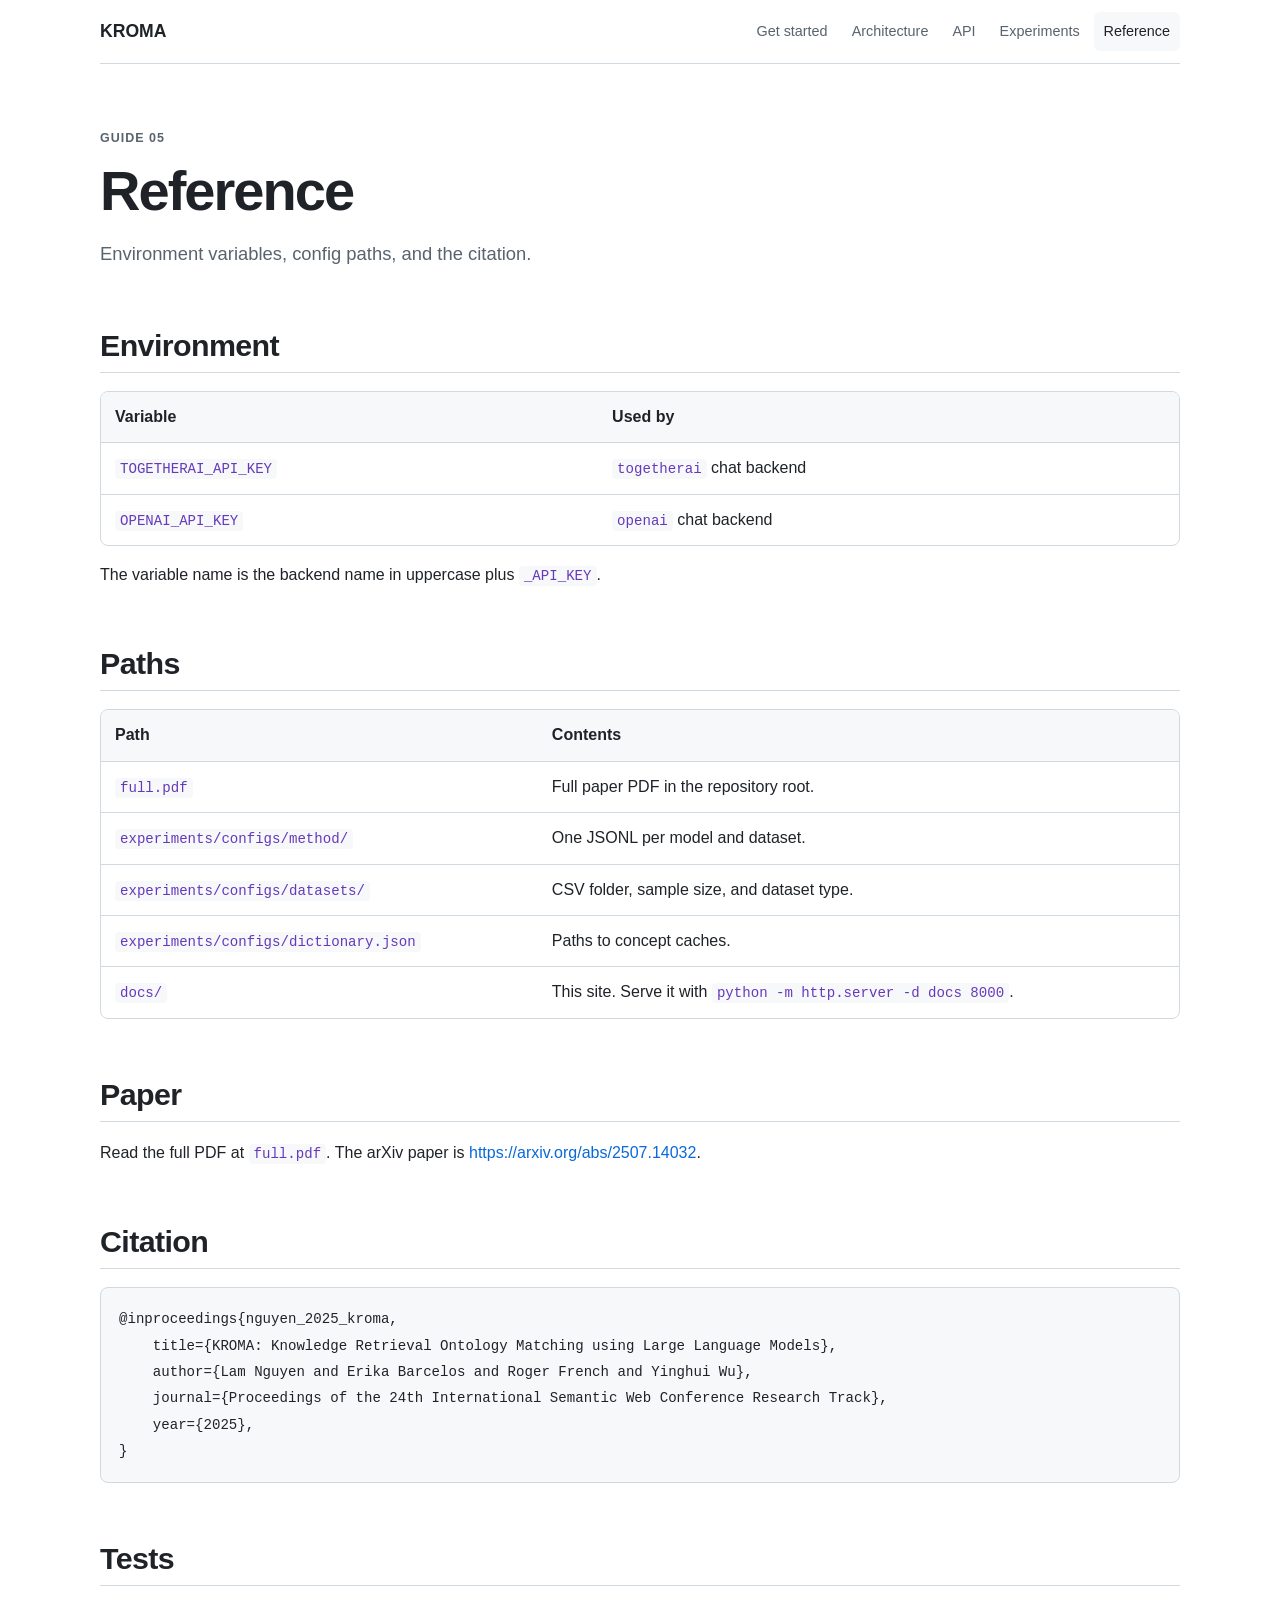
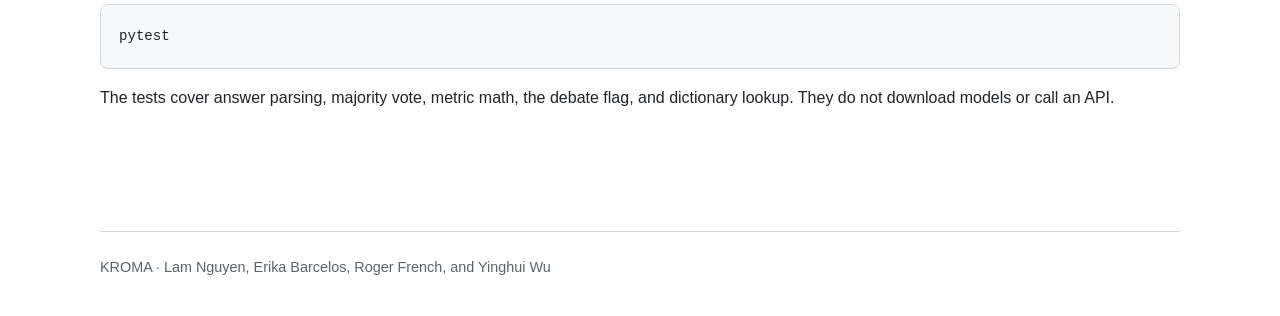
==== docs/reference.html @ 71599d8a "Package KROMA so the matcher installs, runs from a CLI, and documents the paper. Co-authored-by: Cur" ====
<!doctype html>
<html lang="en">
<head>
  <meta charset="utf-8">
  <meta name="viewport" content="width=device-width, initial-scale=1">
  <title>Reference · KROMA</title>
  <link rel="stylesheet" href="styles.css">
</head>
<body>
  <header>
    <a href="index.html"><strong>KROMA</strong></a>
    <nav>
      <a href="getting-started.html">Get started</a>
      <a href="architecture.html">Architecture</a>
      <a href="api.html">API</a>
      <a href="experiments.html">Experiments</a>
      <a class="active" href="reference.html">Reference</a>
    </nav>
  </header>
  <main>
    <p class="eyebrow">Guide 05</p>
    <h1>Reference</h1>
    <p class="lede">Environment variables, config paths, and the citation.</p>

    <h2>Environment</h2>
    <table>
      <tr><th>Variable</th><th>Used by</th></tr>
      <tr><td><code>TOGETHERAI_API_KEY</code></td><td><code>togetherai</code> chat backend</td></tr>
      <tr><td><code>OPENAI_API_KEY</code></td><td><code>openai</code> chat backend</td></tr>
    </table>
    <p>The variable name is the backend name in uppercase plus <code>_API_KEY</code>.</p>

    <h2>Paths</h2>
    <table>
      <tr><th>Path</th><th>Contents</th></tr>
      <tr><td><code>full.pdf</code></td><td>Full paper PDF in the repository root.</td></tr>
      <tr><td><code>experiments/configs/method/</code></td><td>One JSONL per model and dataset.</td></tr>
      <tr><td><code>experiments/configs/datasets/</code></td><td>CSV folder, sample size, and dataset type.</td></tr>
      <tr><td><code>experiments/configs/dictionary.json</code></td><td>Paths to concept caches.</td></tr>
      <tr><td><code>docs/</code></td><td>This site. Serve it with <code>python -m http.server -d docs 8000</code>.</td></tr>
    </table>

    <h2>Paper</h2>
    <p>Read the full PDF at <a href="https://github.com/lamng3/kroma/blob/main/full.pdf"><code>full.pdf</code></a>. The arXiv paper is <a href="https://arxiv.org/abs/2507.14032">https://arxiv.org/abs/2507.14032</a>.</p>

    <h2>Citation</h2>
    <pre><code>@inproceedings{nguyen_2025_kroma,
    title={KROMA: Knowledge Retrieval Ontology Matching using Large Language Models},
    author={Lam Nguyen and Erika Barcelos and Roger French and Yinghui Wu},
    journal={Proceedings of the 24th International Semantic Web Conference Research Track},
    year={2025},
}</code></pre>

    <h2>Tests</h2>
    <pre><code>pytest</code></pre>
    <p>The tests cover answer parsing, majority vote, metric math, the debate flag, and dictionary lookup. They do not download models or call an API.</p>
  </main>
  <footer>KROMA · Lam Nguyen, Erika Barcelos, Roger French, and Yinghui Wu</footer>
</body>
</html>
---- docs/styles.css ----
:root {
  color-scheme: light;
  --text: #1f2328;
  --muted: #59636e;
  --background: #ffffff;
  --surface: #f6f8fa;
  --border: #d1d9e0;
  --accent: #0969da;
  --accent-dark: #0550ae;
}

* {
  box-sizing: border-box;
}

html {
  scroll-behavior: smooth;
}

body {
  margin: 0;
  color: var(--text);
  background: var(--background);
  font: 16px/1.65 -apple-system, BlinkMacSystemFont, "Segoe UI", Helvetica, Arial, sans-serif;
}

header,
main,
footer {
  width: min(1080px, calc(100% - 40px));
  margin-inline: auto;
}

header {
  position: sticky;
  top: 0;
  z-index: 10;
  display: flex;
  align-items: center;
  justify-content: space-between;
  min-height: 64px;
  gap: 24px;
  border-bottom: 1px solid var(--border);
  background: rgba(255, 255, 255, 0.96);
}

header > a:first-child,
header > strong {
  color: var(--text);
  font-size: 1.1rem;
  font-weight: 650;
}

nav {
  display: flex;
  flex-wrap: wrap;
  gap: 4px;
}

nav a {
  padding: 8px 10px;
  color: var(--muted);
  border-radius: 6px;
  font-size: 0.9rem;
}

nav a:hover,
nav a.active {
  color: var(--text);
  background: var(--surface);
}

a {
  color: var(--accent);
  text-decoration: none;
}

a:hover {
  color: var(--accent-dark);
  text-decoration: underline;
}

a:focus-visible {
  outline: 2px solid var(--accent);
  outline-offset: 2px;
}

main {
  min-height: calc(100vh - 180px);
  padding: 64px 0;
}

.hero {
  padding-top: 72px;
}

.hero-layout {
  display: grid;
  grid-template-columns: minmax(0, 1.2fr) minmax(320px, 0.8fr);
  align-items: center;
  gap: 56px;
}

.eyebrow {
  margin: 0 0 12px;
  color: var(--muted);
  font-size: 0.78rem;
  font-weight: 650;
  letter-spacing: 0.08em;
  text-transform: uppercase;
}

h1 {
  max-width: 820px;
  margin: 0 0 18px;
  color: var(--text);
  font-size: clamp(2.4rem, 6vw, 4.2rem);
  font-weight: 650;
  line-height: 1.08;
  letter-spacing: -0.035em;
}

main:not(.hero) h1 {
  font-size: clamp(2.3rem, 5vw, 3.5rem);
}

h2 {
  margin: 56px 0 18px;
  padding-bottom: 8px;
  border-bottom: 1px solid var(--border);
  font-size: clamp(1.45rem, 3vw, 1.9rem);
  font-weight: 600;
  line-height: 1.25;
  letter-spacing: -0.02em;
}

h3 {
  margin: 0 0 8px;
  font-size: 1.05rem;
  line-height: 1.35;
}

p,
li {
  color: var(--text);
}

.lede {
  max-width: 720px;
  margin-bottom: 24px;
  color: var(--muted);
  font-size: 1.15rem;
}

.actions {
  display: flex;
  flex-wrap: wrap;
  gap: 10px;
  margin-top: 26px;
}

.button {
  display: inline-flex;
  align-items: center;
  min-height: 40px;
  padding: 0 16px;
  color: #ffffff;
  border: 1px solid var(--accent);
  border-radius: 6px;
  background: var(--accent);
  font-weight: 600;
}

.button:hover {
  color: #ffffff;
  background: var(--accent-dark);
  text-decoration: none;
}

.button.secondary {
  color: var(--text);
  border-color: var(--border);
  background: var(--background);
}

.button.secondary:hover {
  color: var(--text);
  background: var(--surface);
}

.terminal {
  border: 1px solid var(--border);
  border-radius: 8px;
  background: var(--surface);
  overflow: hidden;
}

.terminal::before {
  display: block;
  padding: 9px 14px;
  color: var(--muted);
  border-bottom: 1px solid var(--border);
  content: "Quick start";
  font-size: 0.8rem;
  font-weight: 600;
}

.terminal pre {
  margin: 0;
  border: 0;
  border-radius: 0;
}

.prompt {
  color: #1a7f37;
}

.stats {
  display: grid;
  grid-template-columns: repeat(3, 1fr);
  margin-top: 48px;
  border: 1px solid var(--border);
  border-radius: 8px;
}

.stat {
  padding: 18px;
  text-align: center;
}

.stat + .stat {
  border-left: 1px solid var(--border);
}

.stat strong {
  display: block;
  font-size: 1rem;
}

.stat span {
  color: var(--muted);
  font-size: 0.85rem;
}

.grid,
.flow {
  display: grid;
  grid-template-columns: repeat(auto-fit, minmax(220px, 1fr));
  gap: 14px;
}

.flow {
  grid-template-columns: repeat(4, 1fr);
  counter-reset: flow;
}

.card {
  padding: 20px;
  color: inherit;
  border: 1px solid var(--border);
  border-radius: 8px;
  background: var(--background);
}

a.card:hover {
  color: inherit;
  border-color: #8c959f;
  background: var(--surface);
  text-decoration: none;
}

.card p {
  margin: 0;
  color: var(--muted);
}

.card .number {
  display: block;
  margin-bottom: 18px;
  color: var(--muted);
  font: 600 0.72rem/1 ui-monospace, SFMono-Regular, Consolas, monospace;
  letter-spacing: 0.06em;
}

.flow .card {
  counter-increment: flow;
}

.flow .card::before {
  display: block;
  margin-bottom: 14px;
  color: var(--muted);
  content: counter(flow);
  font: 600 0.8rem/1 ui-monospace, SFMono-Regular, Consolas, monospace;
}

code {
  padding: 2px 5px;
  color: #6639ba;
  background: var(--surface);
  border-radius: 4px;
  font-family: ui-monospace, SFMono-Regular, Consolas, monospace;
  font-size: 0.88em;
}

pre {
  overflow-x: auto;
  padding: 18px;
  color: var(--text);
  border: 1px solid var(--border);
  border-radius: 8px;
  background: var(--surface);
}

pre code {
  padding: 0;
  color: inherit;
  background: transparent;
}

table {
  display: block;
  width: 100%;
  overflow-x: auto;
  border: 1px solid var(--border);
  border-radius: 8px;
  border-spacing: 0;
}

tbody {
  display: table;
  width: 100%;
  border-collapse: collapse;
}

th,
td {
  padding: 12px 14px;
  border-bottom: 1px solid var(--border);
  text-align: left;
  vertical-align: top;
}

tr:last-child th,
tr:last-child td {
  border-bottom: 0;
}

th {
  background: var(--surface);
  font-weight: 600;
}

.note {
  padding: 14px 16px;
  border: 1px solid #b6d4fe;
  border-left: 4px solid var(--accent);
  border-radius: 6px;
  background: #f0f6ff;
}

.api-layout {
  display: grid;
  grid-template-columns: 190px minmax(0, 1fr);
  align-items: start;
  gap: 40px;
  margin-top: 40px;
}

.api-index {
  position: sticky;
  top: 88px;
  padding: 16px;
  border: 1px solid var(--border);
  border-radius: 8px;
  background: var(--surface);
}

.api-index strong {
  display: block;
  margin-bottom: 10px;
  font-size: 0.82rem;
  letter-spacing: 0.04em;
  text-transform: uppercase;
}

.api-index a {
  display: block;
  padding: 5px 8px;
  color: var(--muted);
  border-radius: 5px;
  font-size: 0.9rem;
}

.api-index a:hover {
  color: var(--accent);
  background: var(--background);
  text-decoration: none;
}

.api-content {
  min-width: 0;
}

.api-section {
  scroll-margin-top: 80px;
}

.api-content > .api-section:first-child h2 {
  margin-top: 0;
}

.signature {
  border-left: 4px solid var(--accent);
}

.badge {
  display: inline-block;
  margin: 0 5px 5px 0;
  padding: 2px 8px;
  color: var(--muted);
  border: 1px solid var(--border);
  border-radius: 999px;
  background: var(--surface);
  font-size: 0.78rem;
}

.source-link {
  display: inline-block;
  margin-right: 14px;
  font-size: 0.9rem;
  font-weight: 600;
}

.diagram {
  overflow-x: auto;
  padding: 24px;
  border: 1px solid var(--border);
  border-radius: 8px;
  background: var(--background);
}

.diagram .mermaid {
  display: flex;
  justify-content: center;
  min-width: 720px;
  margin: 0;
  padding: 0;
  border: 0;
  background: transparent;
}

.diagram svg {
  max-width: 100%;
  height: auto;
}

.diagram-caption {
  margin-top: 10px;
  color: var(--muted);
  font-size: 0.9rem;
}

footer {
  margin-top: 40px;
  padding: 24px 0 36px;
  color: var(--muted);
  border-top: 1px solid var(--border);
  font-size: 0.9rem;
}

@media (max-width: 800px) {
  header {
    position: static;
    align-items: flex-start;
  }

  .hero-layout {
    grid-template-columns: 1fr;
    gap: 36px;
  }

  .flow {
    grid-template-columns: 1fr 1fr;
  }

  .api-layout {
    grid-template-columns: 1fr;
    gap: 28px;
  }

  .api-index {
    position: static;
    display: grid;
    grid-template-columns: repeat(2, minmax(0, 1fr));
  }

  .api-index strong {
    grid-column: 1 / -1;
  }
}

.demo-shot {
  display: block;
  width: min(100%, 820px);
  margin-top: 12px;
  border: 1px solid var(--border);
  border-radius: 8px;
}

@media (max-width: 560px) {
  header {
    display: block;
  }

  nav {
    margin-top: 8px;
  }

  nav a {
    padding-left: 0;
    margin-right: 10px;
    background: transparent;
  }

  main {
    padding-top: 44px;
  }

  .stats,
  .flow {
    grid-template-columns: 1fr;
  }

  .stat + .stat {
    border-top: 1px solid var(--border);
    border-left: 0;
  }
}
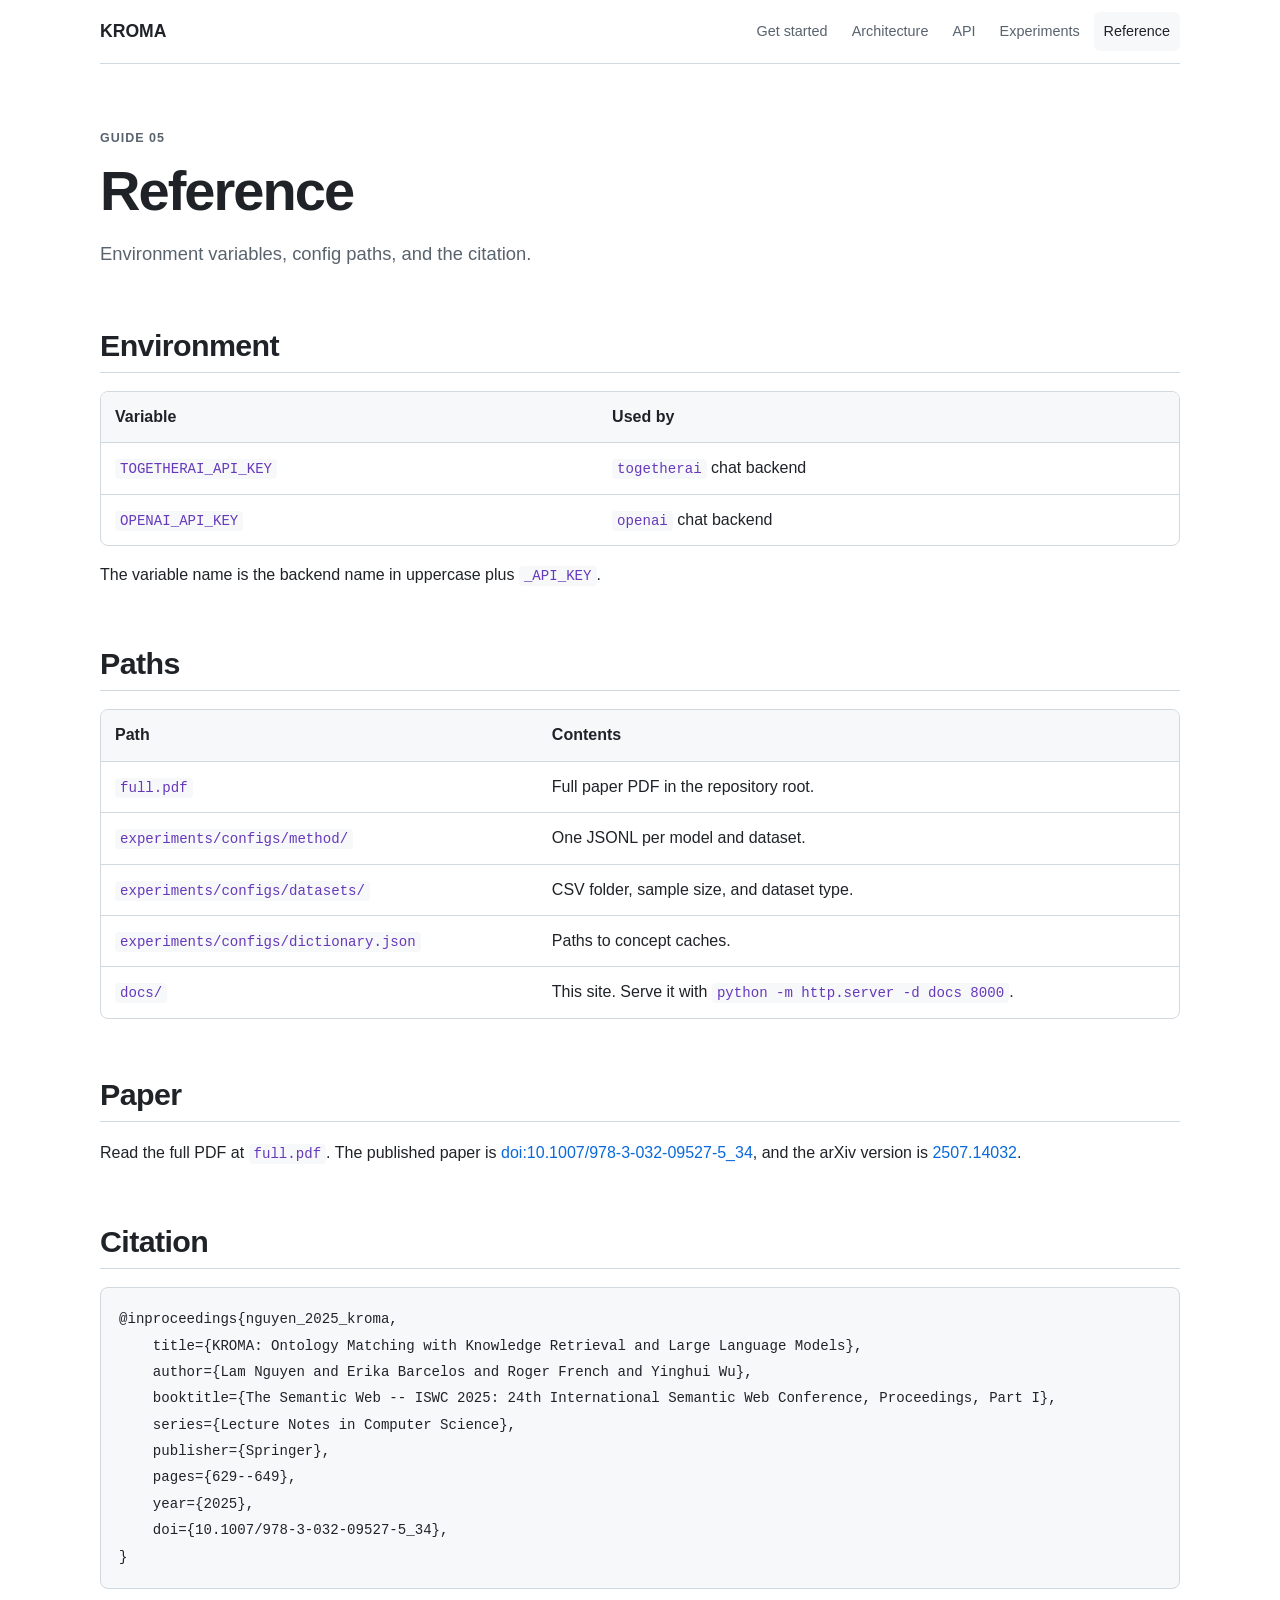
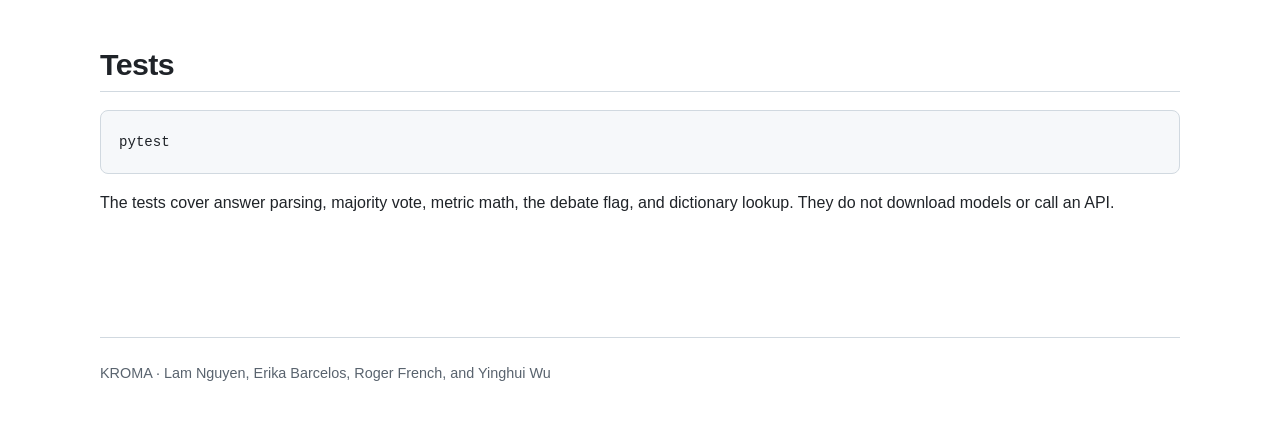
==== commit c510115c: "Expand the README and cite the published ISWC 2025 paper. The README now explains the four steps of " ====
--- a/docs/reference.html
+++ b/docs/reference.html
@@ -41,14 +41,18 @@
     </table>
 
     <h2>Paper</h2>
-    <p>Read the full PDF at <a href="https://github.com/lamng3/kroma/blob/main/full.pdf"><code>full.pdf</code></a>. The arXiv paper is <a href="https://arxiv.org/abs/2507.14032">https://arxiv.org/abs/2507.14032</a>.</p>
+    <p>Read the full PDF at <a href="https://github.com/lamng3/kroma/blob/main/full.pdf"><code>full.pdf</code></a>. The published paper is <a href="https://doi.org/10.1007/978-3-032-09527-5_34">doi:10.1007/978-3-032-09527-5_34</a>, and the arXiv version is <a href="https://arxiv.org/abs/2507.14032">2507.14032</a>.</p>
 
     <h2>Citation</h2>
     <pre><code>@inproceedings{nguyen_2025_kroma,
-    title={KROMA: Knowledge Retrieval Ontology Matching using Large Language Models},
+    title={KROMA: Ontology Matching with Knowledge Retrieval and Large Language Models},
     author={Lam Nguyen and Erika Barcelos and Roger French and Yinghui Wu},
-    journal={Proceedings of the 24th International Semantic Web Conference Research Track},
+    booktitle={The Semantic Web -- ISWC 2025: 24th International Semantic Web Conference, Proceedings, Part I},
+    series={Lecture Notes in Computer Science},
+    publisher={Springer},
+    pages={629--649},
     year={2025},
+    doi={10.1007/978-3-032-09527-5_34},
 }</code></pre>
 
     <h2>Tests</h2>
